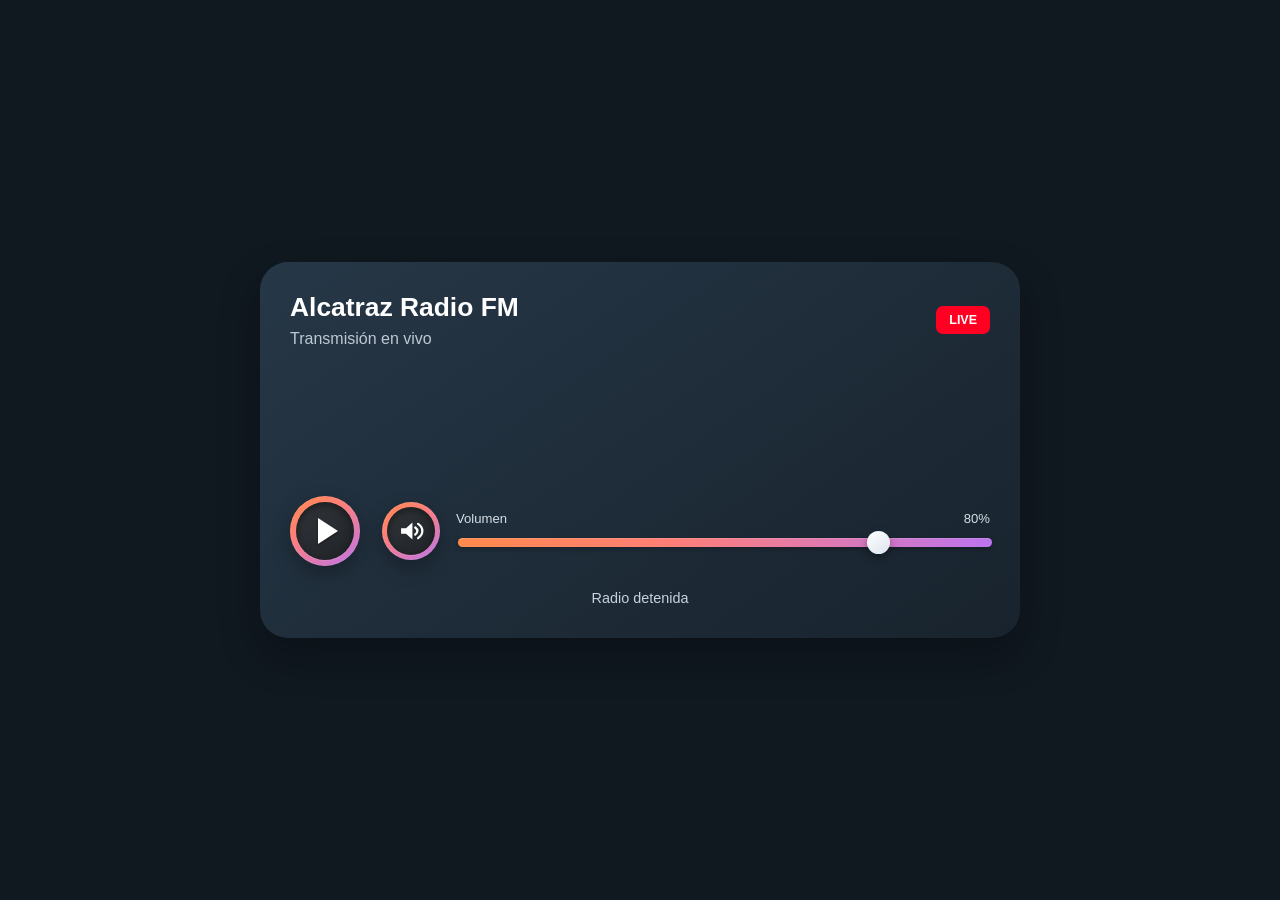
==== index.html @ e48e44e1 "Corregir espectro usando mascara binaria de aperturas" ====
<!DOCTYPE html>
<html lang="es">
<head>
  <meta charset="UTF-8">
  <meta name="viewport" content="width=device-width, initial-scale=1.0">
  <title>Alcatraz Radio FM</title>
  <link rel="stylesheet" href="css/styles.css">
  <link rel="stylesheet" href="css/visualizer.css">
</head>
<body>
  <main class="player" aria-label="Reproductor de Alcatraz Radio FM">
    <header class="player__header">
      <div>
        <h1>Alcatraz Radio FM</h1>
        <p>Transmisión en vivo</p>
      </div>
      <span class="live-badge">LIVE</span>
    </header>

    <audio id="radio" src="https://a8.my-control-panel.com:9360/radio.mp3" preload="none"></audio>

    <section class="brand-static" aria-label="Identidad visual de Alcatraz Radio FM">
      <svg viewBox="0 0 1200 190" preserveAspectRatio="xMidYMid meet" aria-hidden="true">
        <defs>
          <linearGradient id="brandStaticGradient" x1="80" y1="0" x2="1120" y2="0" gradientUnits="userSpaceOnUse">
            <stop offset="0" stop-color="#ff5ac8"></stop>
            <stop offset="0.14" stop-color="#ff8a4c"></stop>
            <stop offset="0.30" stop-color="#ffd166"></stop>
            <stop offset="0.47" stop-color="#87f05f"></stop>
            <stop offset="0.64" stop-color="#57e6c8"></stop>
            <stop offset="0.81" stop-color="#58b8ff"></stop>
            <stop offset="1" stop-color="#8c6cff"></stop>
          </linearGradient>

          <mask
            id="spectrumMask"
            x="0"
            y="0"
            width="1200"
            height="190"
            maskUnits="userSpaceOnUse"
            maskContentUnits="userSpaceOnUse"
            style="mask-type: luminance;"
          >
            <rect x="0" y="0" width="1200" height="190" fill="#000000"></rect>
            <g id="spectrumWindows"></g>
          </mask>
        </defs>

        <g class="brand-spectrum" mask="url(#spectrumMask)">
          <text
            class="brand-spectrum__text"
            x="600"
            y="118"
            text-anchor="middle"
            textLength="1040"
            lengthAdjust="spacingAndGlyphs"
            fill="url(#brandStaticGradient)"
          >ALCATRAZ RADIO FM</text>
        </g>
      </svg>
    </section>

    <section class="controls" aria-label="Controles de reproducción">
      <button id="playButton" class="play-button" type="button" aria-label="Reproducir">
        <span class="play-button__icon play-button__icon--play" aria-hidden="true"></span>
        <span class="play-button__icon play-button__icon--pause" aria-hidden="true"></span>
      </button>

      <div class="volume-group">
        <button id="muteButton" class="volume-button" type="button" aria-label="Silenciar">
          <svg class="volume-icon" viewBox="0 0 48 48" aria-hidden="true" focusable="false">
            <path class="volume-icon__speaker" d="M10 20h7l9-8v24l-9-8h-7z"></path>
            <path class="volume-icon__wave volume-icon__wave--small" d="M30 19c2 1.4 3 3 3 5s-1 3.6-3 5"></path>
            <path class="volume-icon__wave volume-icon__wave--large" d="M34 14c4 2.6 6 6 6 10s-2 7.4-6 10"></path>
            <path class="volume-icon__mute" d="M31 18l10 12M41 18L31 30"></path>
          </svg>
        </button>

        <div class="volume-control">
          <div class="volume-control__header">
            <label for="volumeControl">Volumen</label>
            <span id="volumeValue">80%</span>
          </div>
          <input id="volumeControl" type="range" min="0" max="1" step="0.01" value="0.80" aria-label="Volumen">
        </div>
      </div>
    </section>

    <p id="status" class="status" aria-live="polite">Radio detenida</p>
  </main>

  <script src="js/audio-engine.js"></script>
  <script src="js/player.js"></script>
  <script src="js/visualizer.js"></script>
</body>
</html>
---- css/styles.css ----
* {
  box-sizing: border-box;
}

:root {
  color-scheme: dark;
  font-family: Arial, Helvetica, sans-serif;

  --bg-page: #101820;
  --player-start: #263747;
  --player-end: #18232d;
  --text-main: #ffffff;
  --text-secondary: #bdc9d4;
  --accent-orange: #ff8a4c;
  --accent-pink: #ff7f77;
  --accent-purple: #bc74ee;
  --live: #ff0022;
}

body {
  margin: 0;
  min-height: 100vh;
  display: grid;
  place-items: center;
  padding: 24px;
  background: var(--bg-page);
}

.player {
  width: min(100%, 560px);
  padding: 30px;
  border-radius: 28px;
  background: linear-gradient(145deg, var(--player-start), var(--player-end));
  color: var(--text-main);
  box-shadow: 0 18px 40px rgba(0, 0, 0, 0.28);
}

.player__header {
  display: flex;
  align-items: center;
  justify-content: space-between;
  gap: 20px;
}

.player__header h1 {
  margin: 0;
  font-size: 1.65rem;
}

.player__header p {
  margin: 7px 0 0;
  color: var(--text-secondary);
}

.live-badge {
  display: inline-flex;
  align-items: center;
  justify-content: center;
  padding: 7px 13px;
  border-radius: 7px;
  background: var(--live);
  color: #fff;
  font-size: 0.78rem;
  font-weight: 700;
}

.controls {
  margin-top: 34px;
  display: grid;
  grid-template-columns: auto 1fr;
  align-items: center;
  gap: 22px;
}

.play-button,
.volume-button {
  position: relative;
  border: 0;
  border-radius: 50%;
  padding: 0;
  cursor: pointer;
  background: linear-gradient(145deg, var(--accent-orange) 0%, var(--accent-pink) 36%, var(--accent-purple) 100%);
  box-shadow:
    0 8px 20px rgba(0, 0, 0, 0.28),
    0 0 0 1px rgba(255, 255, 255, 0.08) inset;
  transition: transform 0.16s ease, filter 0.16s ease;
}

.play-button {
  width: 70px;
  height: 70px;
}

.volume-button {
  width: 58px;
  height: 58px;
  flex: 0 0 auto;
  display: grid;
  place-items: center;
}

.play-button::before,
.volume-button::before {
  content: "";
  position: absolute;
  border-radius: 50%;
  background: linear-gradient(145deg, #32363a, #1f2327);
  box-shadow:
    0 3px 8px rgba(0, 0, 0, 0.45) inset,
    0 1px 0 rgba(255, 255, 255, 0.12);
}

.play-button::before {
  inset: 6px;
}

.volume-button::before {
  inset: 5px;
}

.play-button:hover,
.volume-button:hover {
  transform: scale(1.04);
  filter: brightness(1.06);
}

.play-button:active,
.volume-button:active {
  transform: scale(0.97);
}

.play-button:focus-visible,
.volume-button:focus-visible,
#volumeControl:focus-visible {
  outline: 3px solid #8ec5ff;
  outline-offset: 4px;
}

.play-button__icon {
  position: absolute;
  z-index: 2;
  left: 50%;
  top: 50%;
  transform: translate(-50%, -50%);
  transition: opacity 0.14s ease, transform 0.14s ease;
}

.play-button__icon--play {
  width: 0;
  height: 0;
  margin-left: 3px;
  border-top: 13px solid transparent;
  border-bottom: 13px solid transparent;
  border-left: 20px solid #fff;
  filter: drop-shadow(0 1px 1px rgba(0, 0, 0, 0.45));
}

.play-button__icon--pause {
  width: 22px;
  height: 27px;
  opacity: 0;
  background: linear-gradient(to right, #fff 0 7px, transparent 7px 15px, #fff 15px 22px);
  filter: drop-shadow(0 1px 1px rgba(0, 0, 0, 0.45));
}

.play-button.is-playing .play-button__icon--play {
  opacity: 0;
  transform: translate(-50%, -50%) scale(0.7);
}

.play-button.is-playing .play-button__icon--pause {
  opacity: 1;
  transform: translate(-50%, -50%) scale(1);
}

.volume-group {
  min-width: 0;
  display: flex;
  align-items: center;
  gap: 16px;
}

.volume-icon {
  position: relative;
  z-index: 2;
  width: 34px;
  height: 34px;
  overflow: visible;
}

.volume-icon__speaker {
  fill: #fff;
}

.volume-icon__wave,
.volume-icon__mute {
  fill: none;
  stroke: #fff;
  stroke-width: 3.2;
  stroke-linecap: round;
  stroke-linejoin: round;
}

.volume-icon__wave {
  opacity: 1;
  transition: opacity 0.15s ease;
}

.volume-icon__mute {
  opacity: 0;
  transition: opacity 0.15s ease;
}

.volume-button.is-muted .volume-icon__wave {
  opacity: 0;
}

.volume-button.is-muted .volume-icon__mute {
  opacity: 1;
}

.volume-control {
  min-width: 0;
  flex: 1;
}

.volume-control__header {
  display: flex;
  justify-content: space-between;
  gap: 12px;
  margin-bottom: 7px;
}

.volume-control label,
#volumeValue {
  color: #d6dfe7;
  font-size: 0.82rem;
}

#volumeControl {
  width: 100%;
  appearance: none;
  -webkit-appearance: none;
  background: transparent;
  cursor: pointer;
}

#volumeControl::-webkit-slider-runnable-track {
  height: 9px;
  border-radius: 999px;
  background: linear-gradient(90deg, var(--accent-orange) 0%, var(--accent-pink) 40%, var(--accent-purple) 100%);
  box-shadow:
    inset 0 1px 1px rgba(255, 255, 255, 0.15),
    0 2px 5px rgba(0, 0, 0, 0.25);
}

#volumeControl::-webkit-slider-thumb {
  -webkit-appearance: none;
  appearance: none;
  width: 23px;
  height: 23px;
  margin-top: -7px;
  border: 0;
  border-radius: 50%;
  background: linear-gradient(145deg, #fff, #dce5ee);
  box-shadow: 0 4px 10px rgba(0, 0, 0, 0.35);
}

#volumeControl::-moz-range-track {
  height: 9px;
  border-radius: 999px;
  background: linear-gradient(90deg, var(--accent-orange) 0%, var(--accent-pink) 40%, var(--accent-purple) 100%);
}

#volumeControl::-moz-range-thumb {
  width: 23px;
  height: 23px;
  border: 0;
  border-radius: 50%;
  background: linear-gradient(145deg, #fff, #dce5ee);
  box-shadow: 0 4px 10px rgba(0, 0, 0, 0.35);
}

.status {
  margin: 24px 0 0;
  min-height: 1.2em;
  text-align: center;
  color: #c7d2dc;
  font-size: 0.9rem;
}

@media (max-width: 520px) {
  body {
    padding: 14px;
  }

  .player {
    padding: 22px;
    border-radius: 22px;
  }

  .controls {
    grid-template-columns: 1fr;
    justify-items: start;
    gap: 20px;
  }

  .play-button {
    width: 64px;
    height: 64px;
  }

  .volume-group {
    width: 100%;
  }

  .volume-button {
    width: 54px;
    height: 54px;
  }

  .volume-icon {
    width: 31px;
    height: 31px;
  }
}

.visualizer-panel {
  margin-top: 26px;
  margin-bottom: 26px;
  width: 100%;
  height: 190px;
  overflow: hidden;
}

.visualizer-panel svg {
  width: 100%;
  height: 100%;
  display: block;
}

#brandTextMask {
  font-family: "Arial Black", Arial, Helvetica, sans-serif;
  font-size: 108px;
  font-weight: 900;
  letter-spacing: 3px;
}

@media (max-width: 520px) {
  .visualizer-panel {
    height: 120px;
    margin-top: 20px;
    margin-bottom: 20px;
  }

  #brandTextMask {
    font-size: 64px;
    letter-spacing: 1px;
  }
}
---- css/visualizer.css ----
.player {
  width: min(100%, 760px);
}

.brand-static {
  position: relative;
  width: 100%;
  height: 122px;
  margin: 14px 0 12px;
  display: grid;
  place-items: center;
  overflow: hidden;
}

.brand-static svg {
  position: relative;
  z-index: 1;
  display: block;
  width: 100%;
  height: 100%;
}

.brand-spectrum__text {
  font-family: "Arial Black", Arial, Helvetica, sans-serif;
  font-size: 108px;
  font-weight: 900;
  letter-spacing: 2px;
  opacity: 1;
}

/*
 * Las barras del espectro no se dibujan en pantalla.
 * Funcionan únicamente como ventanas de recorte sobre el texto.
 */
#spectrumWindows rect {
  pointer-events: none;
}

.controls {
  margin-top: 8px;
}

@media (max-width: 700px) {
  .player {
    width: min(100%, 620px);
  }

  .brand-static {
    height: 102px;
    margin: 12px 0 10px;
  }

  .brand-spectrum__text {
    font-size: 100px;
  }
}

@media (max-width: 520px) {
  .brand-static {
    height: 82px;
    margin: 10px 0 8px;
  }

  .brand-spectrum__text {
    font-size: 90px;
  }

  .controls {
    margin-top: 2px;
  }
}
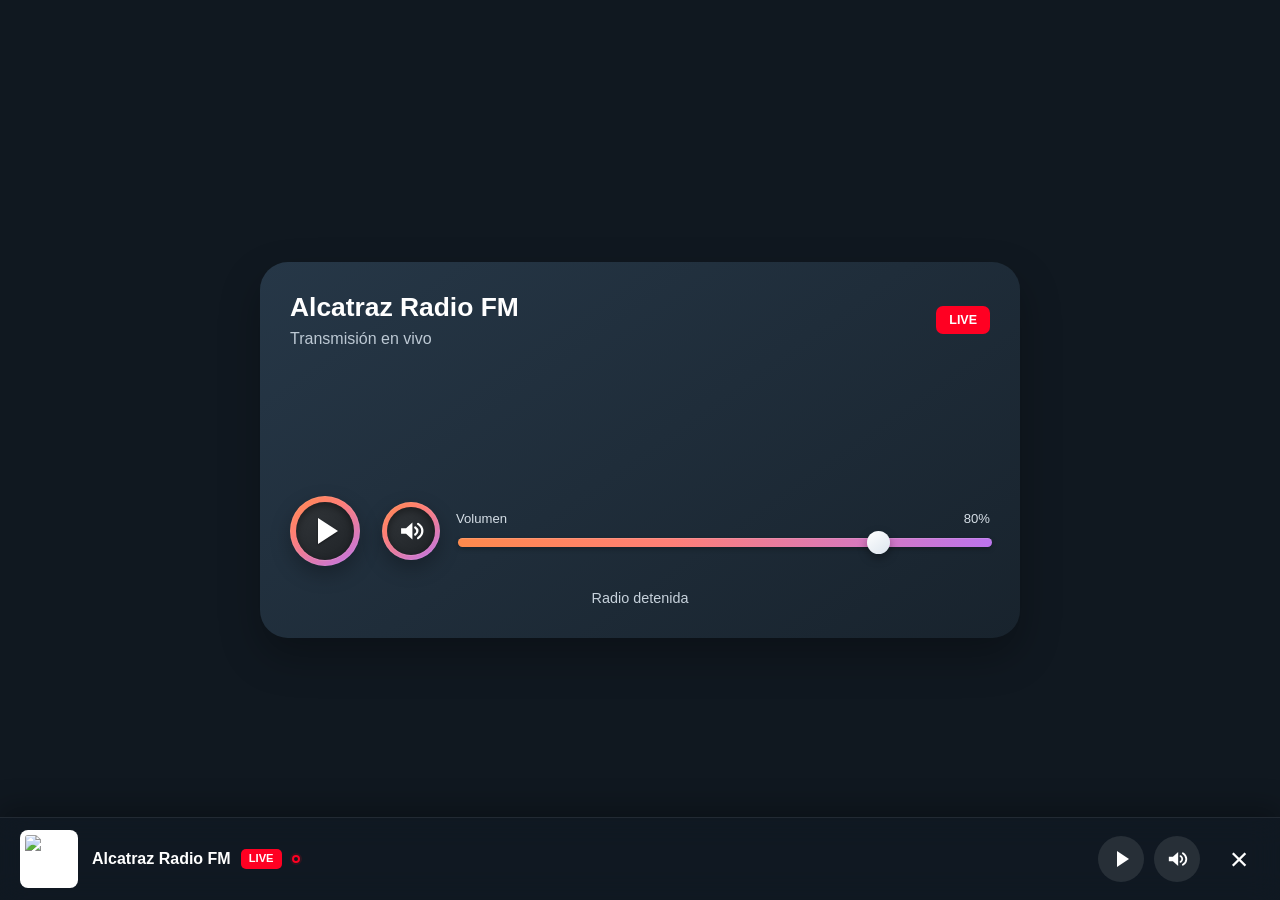
==== commit 42254ce1: "Integrar reproductor inferior plegable" ====
--- a/index.html
+++ b/index.html
@@ -6,6 +6,7 @@
   <title>Alcatraz Radio FM</title>
   <link rel="stylesheet" href="css/styles.css">
   <link rel="stylesheet" href="css/visualizer.css">
+  <link rel="stylesheet" href="css/dock-player.css">
 </head>
 <body>
   <main class="player" aria-label="Reproductor de Alcatraz Radio FM">
@@ -90,8 +91,57 @@
     <p id="status" class="status" aria-live="polite">Radio detenida</p>
   </main>
 
+  <footer id="radioDock" class="radio-dock" aria-label="Reproductor fijo de Alcatraz Radio FM">
+    <div class="radio-dock__brand">
+      <img
+        class="radio-dock__logo"
+        src="https://www.alcatrazradiofm.net/wp-content/uploads/2021/02/site-logo-black.svg"
+        alt="Logo de Alcatraz Radio FM"
+      >
+      <div class="radio-dock__identity">
+        <span class="radio-dock__name">Alcatraz Radio FM</span>
+        <span class="radio-dock__live">LIVE</span>
+        <span class="radio-dock__live-dot" aria-hidden="true"></span>
+      </div>
+    </div>
+
+    <div class="radio-dock__controls" aria-label="Controles del reproductor inferior">
+      <button id="dockPlayButton" class="radio-dock__button" type="button" aria-label="Reproducir transmisión">
+        <span class="radio-dock__play-icon" aria-hidden="true"></span>
+        <span class="radio-dock__pause-icon" aria-hidden="true"></span>
+      </button>
+
+      <button id="dockMuteButton" class="radio-dock__button" type="button" aria-label="Silenciar">
+        <svg class="radio-dock__volume-icon" viewBox="0 0 48 48" aria-hidden="true" focusable="false">
+          <path class="speaker" d="M10 20h7l9-8v24l-9-8h-7z"></path>
+          <path class="wave" d="M30 19c2 1.4 3 3 3 5s-1 3.6-3 5"></path>
+          <path class="wave" d="M34 14c4 2.6 6 6 6 10s-2 7.4-6 10"></path>
+          <path class="mute" d="M31 18l10 12M41 18L31 30"></path>
+        </svg>
+      </button>
+    </div>
+
+    <button id="dockCloseButton" class="radio-dock__close" type="button" aria-label="Ocultar reproductor inferior">×</button>
+  </footer>
+
+  <button
+    id="radioDockLauncher"
+    class="radio-dock-launcher"
+    type="button"
+    aria-label="Mostrar reproductor de Alcatraz Radio FM"
+    aria-hidden="true"
+  >
+    <img
+      src="https://www.alcatrazradiofm.net/wp-content/uploads/2021/02/site-logo-black.svg"
+      alt=""
+      aria-hidden="true"
+    >
+    <span class="radio-dock-launcher__arrow" aria-hidden="true">▲</span>
+  </button>
+
   <script src="js/audio-engine.js"></script>
   <script src="js/player.js"></script>
   <script src="js/visualizer.js"></script>
+  <script src="js/dock-player.js"></script>
 </body>
 </html>
--- a/css/visualizer.css
+++ b/css/visualizer.css
@@ -29,10 +29,12 @@
 }
 
 /*
- * Las barras del espectro no se dibujan en pantalla.
- * Funcionan únicamente como ventanas de recorte sobre el texto.
+ * Las barras son aperturas invisibles de una mascara binaria.
+ * Blanco = deja ver una porcion solida del letrero.
+ * Negro = mantiene esa zona completamente oculta.
  */
 #spectrumWindows rect {
+  fill: #ffffff;
   pointer-events: none;
 }
 
--- a/css/dock-player.css
+++ b/css/dock-player.css
@@ -0,0 +1,303 @@
+.radio-dock {
+  position: fixed;
+  left: 0;
+  right: 0;
+  bottom: 0;
+  z-index: 9999;
+  min-height: 82px;
+  padding: 12px 20px;
+  display: grid;
+  grid-template-columns: minmax(0, 1fr) auto auto;
+  align-items: center;
+  gap: 18px;
+  background: rgba(16, 25, 34, 0.94);
+  border-top: 1px solid rgba(255, 255, 255, 0.08);
+  box-shadow: 0 -10px 28px rgba(0, 0, 0, 0.28);
+  backdrop-filter: blur(14px);
+  -webkit-backdrop-filter: blur(14px);
+  transform: translateY(0);
+  opacity: 1;
+  transition: transform 0.24s ease, opacity 0.2s ease;
+}
+
+.radio-dock.is-hidden {
+  transform: translateY(calc(100% + 18px));
+  opacity: 0;
+  pointer-events: none;
+}
+
+.radio-dock__brand {
+  min-width: 0;
+  display: flex;
+  align-items: center;
+  gap: 14px;
+}
+
+.radio-dock__logo {
+  width: 58px;
+  height: 58px;
+  flex: 0 0 auto;
+  object-fit: contain;
+  padding: 5px;
+  border-radius: 8px;
+  background: #fff;
+}
+
+.radio-dock__identity {
+  min-width: 0;
+  display: flex;
+  align-items: center;
+  gap: 10px;
+  flex-wrap: wrap;
+}
+
+.radio-dock__name {
+  color: #fff;
+  font-size: 1rem;
+  font-weight: 700;
+  white-space: nowrap;
+}
+
+.radio-dock__live {
+  display: inline-flex;
+  align-items: center;
+  justify-content: center;
+  padding: 4px 8px;
+  border-radius: 5px;
+  background: #ff0022;
+  color: #fff;
+  font-size: 0.7rem;
+  font-weight: 800;
+  line-height: 1;
+}
+
+.radio-dock__live-dot {
+  width: 8px;
+  height: 8px;
+  border-radius: 50%;
+  border: 2px solid #ff0022;
+  box-shadow: 0 0 0 2px rgba(255, 0, 34, 0.14);
+}
+
+.radio-dock__controls {
+  display: flex;
+  align-items: center;
+  gap: 10px;
+}
+
+.radio-dock__button,
+.radio-dock__close,
+.radio-dock-launcher {
+  border: 0;
+  cursor: pointer;
+}
+
+.radio-dock__button {
+  width: 46px;
+  height: 46px;
+  border-radius: 50%;
+  display: grid;
+  place-items: center;
+  color: #fff;
+  background: rgba(255, 255, 255, 0.10);
+  transition: transform 0.16s ease, background 0.16s ease;
+}
+
+.radio-dock__button:hover,
+.radio-dock__button:focus-visible {
+  background: rgba(255, 255, 255, 0.17);
+  transform: translateY(-1px);
+}
+
+.radio-dock__button:focus-visible,
+.radio-dock__close:focus-visible,
+.radio-dock-launcher:focus-visible {
+  outline: 3px solid #8ec5ff;
+  outline-offset: 3px;
+}
+
+.radio-dock__play-icon {
+  width: 0;
+  height: 0;
+  margin-left: 3px;
+  border-top: 8px solid transparent;
+  border-bottom: 8px solid transparent;
+  border-left: 12px solid currentColor;
+}
+
+.radio-dock__pause-icon {
+  display: none;
+  width: 14px;
+  height: 18px;
+  background: linear-gradient(to right, currentColor 0 5px, transparent 5px 9px, currentColor 9px 14px);
+}
+
+.radio-dock__button.is-playing .radio-dock__play-icon {
+  display: none;
+}
+
+.radio-dock__button.is-playing .radio-dock__pause-icon {
+  display: block;
+}
+
+.radio-dock__volume-icon {
+  width: 28px;
+  height: 28px;
+  overflow: visible;
+}
+
+.radio-dock__volume-icon .speaker {
+  fill: currentColor;
+}
+
+.radio-dock__volume-icon .wave,
+.radio-dock__volume-icon .mute {
+  fill: none;
+  stroke: currentColor;
+  stroke-width: 3.1;
+  stroke-linecap: round;
+  stroke-linejoin: round;
+}
+
+.radio-dock__volume-icon .mute {
+  display: none;
+}
+
+.radio-dock__button.is-muted .radio-dock__volume-icon .wave {
+  display: none;
+}
+
+.radio-dock__button.is-muted .radio-dock__volume-icon .mute {
+  display: block;
+}
+
+.radio-dock__close {
+  width: 42px;
+  height: 42px;
+  border-radius: 50%;
+  display: grid;
+  place-items: center;
+  background: transparent;
+  color: #fff;
+  font-size: 2rem;
+  line-height: 1;
+  transition: background 0.16s ease, transform 0.16s ease;
+}
+
+.radio-dock__close:hover,
+.radio-dock__close:focus-visible {
+  background: rgba(255, 255, 255, 0.10);
+  transform: scale(1.04);
+}
+
+.radio-dock-launcher {
+  position: fixed;
+  right: 18px;
+  bottom: 18px;
+  z-index: 10000;
+  width: 58px;
+  height: 58px;
+  padding: 5px;
+  display: none;
+  align-items: center;
+  justify-content: center;
+  border-radius: 50%;
+  background: #fff;
+  box-shadow: 0 12px 28px rgba(0, 0, 0, 0.34);
+  transition: transform 0.18s ease, box-shadow 0.18s ease;
+}
+
+.radio-dock-launcher.is-visible {
+  display: flex;
+}
+
+.radio-dock-launcher:hover,
+.radio-dock-launcher:focus-visible {
+  transform: translateY(-2px) scale(1.03);
+  box-shadow: 0 15px 32px rgba(0, 0, 0, 0.38);
+}
+
+.radio-dock-launcher img {
+  width: 100%;
+  height: 100%;
+  object-fit: contain;
+  border-radius: 50%;
+}
+
+.radio-dock-launcher__arrow {
+  position: absolute;
+  right: -2px;
+  top: -3px;
+  width: 20px;
+  height: 20px;
+  display: grid;
+  place-items: center;
+  border-radius: 50%;
+  background: #ff0022;
+  color: #fff;
+  font-size: 0.72rem;
+  font-weight: 900;
+  box-shadow: 0 2px 7px rgba(0, 0, 0, 0.28);
+}
+
+@media (max-width: 700px) {
+  .radio-dock {
+    min-height: 72px;
+    padding: 10px 12px;
+    grid-template-columns: minmax(0, 1fr) auto auto;
+    gap: 10px;
+  }
+
+  .radio-dock__logo {
+    width: 48px;
+    height: 48px;
+  }
+
+  .radio-dock__name {
+    max-width: 150px;
+    overflow: hidden;
+    text-overflow: ellipsis;
+    font-size: 0.9rem;
+  }
+
+  .radio-dock__live-dot {
+    display: none;
+  }
+
+  .radio-dock__button {
+    width: 40px;
+    height: 40px;
+  }
+
+  .radio-dock__close {
+    width: 38px;
+    height: 38px;
+    font-size: 1.8rem;
+  }
+
+  .radio-dock-launcher {
+    width: 54px;
+    height: 54px;
+    right: 14px;
+    bottom: 14px;
+  }
+}
+
+@media (max-width: 520px) {
+  .radio-dock__identity {
+    gap: 7px;
+  }
+
+  .radio-dock__name {
+    max-width: 116px;
+  }
+
+  .radio-dock__controls {
+    gap: 6px;
+  }
+
+  .radio-dock__button {
+    width: 38px;
+    height: 38px;
+  }
+}
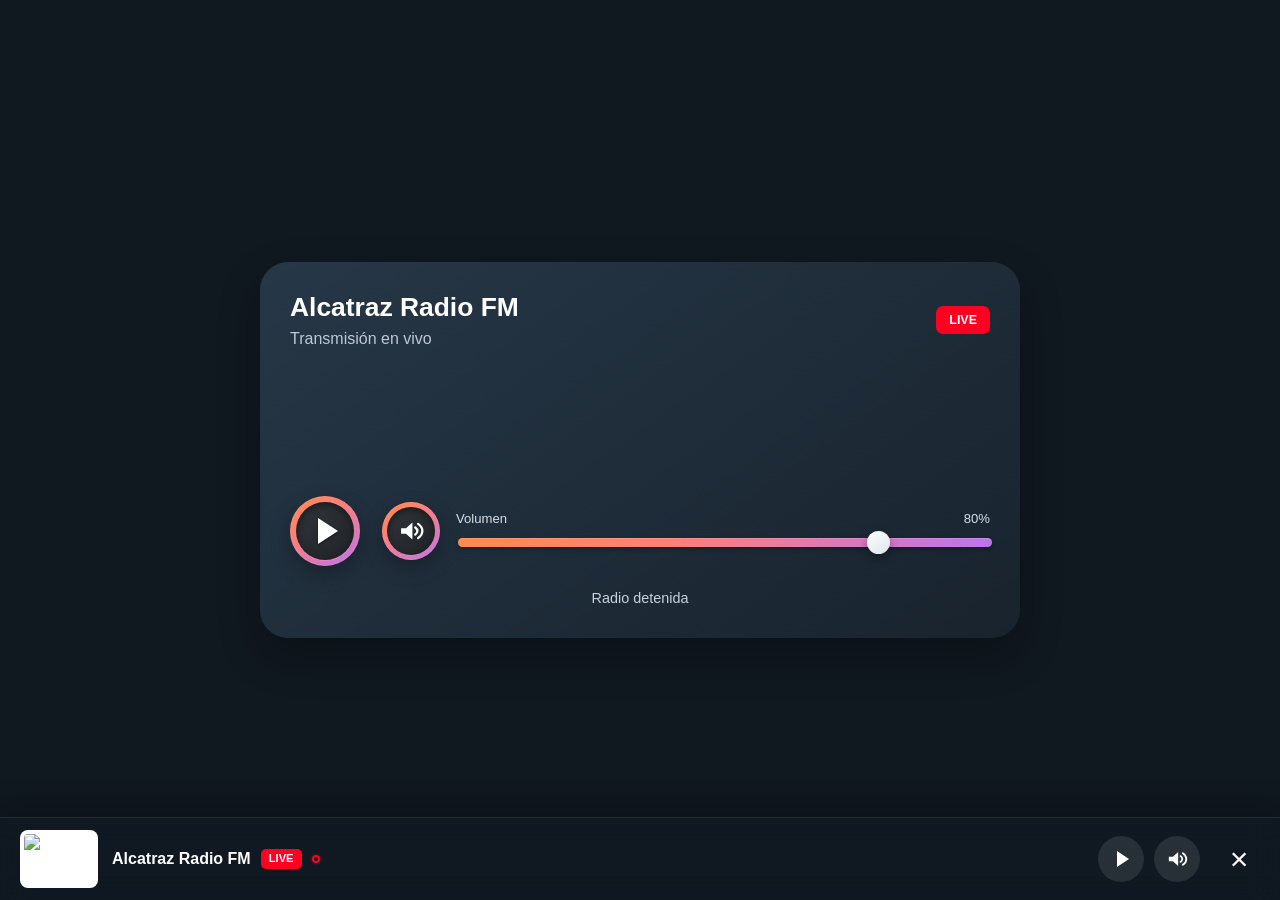
==== commit 6d49ae56: "Usar logo local aprobado de Alcatraz" ====
--- a/index.html
+++ b/index.html
@@ -95,7 +95,7 @@
     <div class="radio-dock__brand">
       <img
         class="radio-dock__logo"
-        src="https://www.alcatrazradiofm.net/wp-content/uploads/2021/02/site-logo-black.svg"
+        src="assets/alcatraz-logo.png"
         alt="Logo de Alcatraz Radio FM"
       >
       <div class="radio-dock__identity">
@@ -132,7 +132,7 @@
     aria-hidden="true"
   >
     <img
-      src="https://www.alcatrazradiofm.net/wp-content/uploads/2021/02/site-logo-black.svg"
+      src="assets/alcatraz-logo.png"
       alt=""
       aria-hidden="true"
     >
--- a/css/dock-player.css
+++ b/css/dock-player.css
@@ -34,11 +34,11 @@
 }
 
 .radio-dock__logo {
-  width: 58px;
+  width: 78px;
   height: 58px;
   flex: 0 0 auto;
   object-fit: contain;
-  padding: 5px;
+  padding: 4px;
   border-radius: 8px;
   background: #fff;
 }
@@ -195,13 +195,13 @@
   right: 18px;
   bottom: 18px;
   z-index: 10000;
-  width: 58px;
+  width: 64px;
   height: 58px;
   padding: 5px;
   display: none;
   align-items: center;
   justify-content: center;
-  border-radius: 50%;
+  border-radius: 14px;
   background: #fff;
   box-shadow: 0 12px 28px rgba(0, 0, 0, 0.34);
   transition: transform 0.18s ease, box-shadow 0.18s ease;
@@ -221,7 +221,7 @@
   width: 100%;
   height: 100%;
   object-fit: contain;
-  border-radius: 50%;
+  border-radius: 8px;
 }
 
 .radio-dock-launcher__arrow {
@@ -249,7 +249,7 @@
   }
 
   .radio-dock__logo {
-    width: 48px;
+    width: 66px;
     height: 48px;
   }
 
@@ -276,8 +276,8 @@
   }
 
   .radio-dock-launcher {
-    width: 54px;
-    height: 54px;
+    width: 58px;
+    height: 52px;
     right: 14px;
     bottom: 14px;
   }
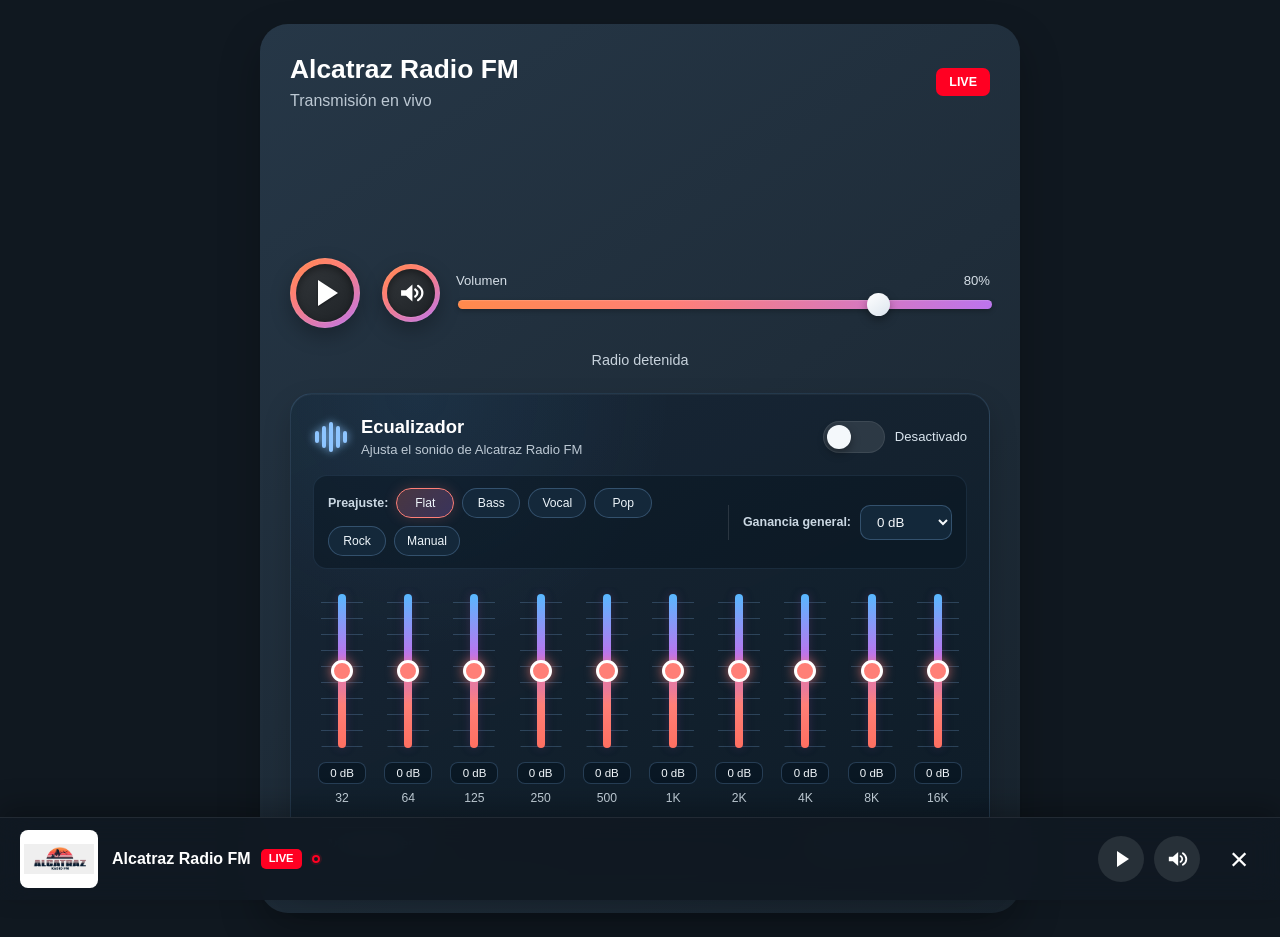
==== commit 15960f61: "Integrar interfaz del ecualizador al reproductor" ====
--- a/index.html
+++ b/index.html
@@ -6,6 +6,7 @@
   <title>Alcatraz Radio FM</title>
   <link rel="stylesheet" href="css/styles.css">
   <link rel="stylesheet" href="css/visualizer.css">
+  <link rel="stylesheet" href="css/equalizer.css">
   <link rel="stylesheet" href="css/dock-player.css">
 </head>
 <body>
@@ -89,6 +90,108 @@
     </section>
 
     <p id="status" class="status" aria-live="polite">Radio detenida</p>
+
+    <section id="equalizerPanel" class="equalizer-panel" aria-labelledby="equalizerTitle">
+      <div class="equalizer-panel__header">
+        <div class="equalizer-panel__title-wrap">
+          <div class="equalizer-panel__icon" aria-hidden="true">
+            <span></span><span></span><span></span><span></span><span></span>
+          </div>
+          <div>
+            <h2 id="equalizerTitle">Ecualizador</h2>
+            <p class="equalizer-panel__subtitle">Ajusta el sonido de Alcatraz Radio FM</p>
+          </div>
+        </div>
+
+        <div class="eq-switch-wrap">
+          <button id="eqToggle" class="eq-switch" type="button" aria-pressed="false" aria-label="Activar o desactivar ecualizador"></button>
+          <span id="eqToggleLabel">Desactivado</span>
+        </div>
+      </div>
+
+      <div class="eq-toolbar">
+        <div class="eq-presets" aria-label="Preajustes del ecualizador">
+          <span class="eq-toolbar__label">Preajuste:</span>
+          <button class="eq-preset is-active" type="button" data-eq-preset="Flat">Flat</button>
+          <button class="eq-preset" type="button" data-eq-preset="Bass">Bass</button>
+          <button class="eq-preset" type="button" data-eq-preset="Vocal">Vocal</button>
+          <button class="eq-preset" type="button" data-eq-preset="Pop">Pop</button>
+          <button class="eq-preset" type="button" data-eq-preset="Rock">Rock</button>
+          <button class="eq-preset" type="button" data-eq-preset="Manual">Manual</button>
+        </div>
+
+        <label class="eq-master" for="eqMasterGain">
+          <span class="eq-toolbar__label">Ganancia general:</span>
+          <select id="eqMasterGain" class="eq-master-gain">
+            <option value="-6">-6 dB</option>
+            <option value="-3">-3 dB</option>
+            <option value="0" selected>0 dB</option>
+            <option value="3">+3 dB</option>
+            <option value="6">+6 dB</option>
+          </select>
+        </label>
+      </div>
+
+      <div class="eq-bands-wrap" aria-label="Bandas de frecuencia">
+        <div class="eq-bands">
+          <label class="eq-band" for="eqBand32">
+            <span class="eq-band__slider-wrap"><input id="eqBand32" class="eq-band__slider" data-eq-band="0" type="range" min="-12" max="12" step="1" value="0"></span>
+            <output id="eqBand32Value" class="eq-band__value">0 dB</output>
+            <span class="eq-band__frequency">32</span>
+          </label>
+          <label class="eq-band" for="eqBand64">
+            <span class="eq-band__slider-wrap"><input id="eqBand64" class="eq-band__slider" data-eq-band="1" type="range" min="-12" max="12" step="1" value="0"></span>
+            <output id="eqBand64Value" class="eq-band__value">0 dB</output>
+            <span class="eq-band__frequency">64</span>
+          </label>
+          <label class="eq-band" for="eqBand125">
+            <span class="eq-band__slider-wrap"><input id="eqBand125" class="eq-band__slider" data-eq-band="2" type="range" min="-12" max="12" step="1" value="0"></span>
+            <output id="eqBand125Value" class="eq-band__value">0 dB</output>
+            <span class="eq-band__frequency">125</span>
+          </label>
+          <label class="eq-band" for="eqBand250">
+            <span class="eq-band__slider-wrap"><input id="eqBand250" class="eq-band__slider" data-eq-band="3" type="range" min="-12" max="12" step="1" value="0"></span>
+            <output id="eqBand250Value" class="eq-band__value">0 dB</output>
+            <span class="eq-band__frequency">250</span>
+          </label>
+          <label class="eq-band" for="eqBand500">
+            <span class="eq-band__slider-wrap"><input id="eqBand500" class="eq-band__slider" data-eq-band="4" type="range" min="-12" max="12" step="1" value="0"></span>
+            <output id="eqBand500Value" class="eq-band__value">0 dB</output>
+            <span class="eq-band__frequency">500</span>
+          </label>
+          <label class="eq-band" for="eqBand1k">
+            <span class="eq-band__slider-wrap"><input id="eqBand1k" class="eq-band__slider" data-eq-band="5" type="range" min="-12" max="12" step="1" value="0"></span>
+            <output id="eqBand1kValue" class="eq-band__value">0 dB</output>
+            <span class="eq-band__frequency">1K</span>
+          </label>
+          <label class="eq-band" for="eqBand2k">
+            <span class="eq-band__slider-wrap"><input id="eqBand2k" class="eq-band__slider" data-eq-band="6" type="range" min="-12" max="12" step="1" value="0"></span>
+            <output id="eqBand2kValue" class="eq-band__value">0 dB</output>
+            <span class="eq-band__frequency">2K</span>
+          </label>
+          <label class="eq-band" for="eqBand4k">
+            <span class="eq-band__slider-wrap"><input id="eqBand4k" class="eq-band__slider" data-eq-band="7" type="range" min="-12" max="12" step="1" value="0"></span>
+            <output id="eqBand4kValue" class="eq-band__value">0 dB</output>
+            <span class="eq-band__frequency">4K</span>
+          </label>
+          <label class="eq-band" for="eqBand8k">
+            <span class="eq-band__slider-wrap"><input id="eqBand8k" class="eq-band__slider" data-eq-band="8" type="range" min="-12" max="12" step="1" value="0"></span>
+            <output id="eqBand8kValue" class="eq-band__value">0 dB</output>
+            <span class="eq-band__frequency">8K</span>
+          </label>
+          <label class="eq-band" for="eqBand16k">
+            <span class="eq-band__slider-wrap"><input id="eqBand16k" class="eq-band__slider" data-eq-band="9" type="range" min="-12" max="12" step="1" value="0"></span>
+            <output id="eqBand16kValue" class="eq-band__value">0 dB</output>
+            <span class="eq-band__frequency">16K</span>
+          </label>
+        </div>
+      </div>
+
+      <div class="eq-footer">
+        <button id="eqReset" class="eq-reset" type="button">↻ Restablecer</button>
+        <p id="eqMessage" class="eq-message" aria-live="polite">Ecualizador listo para activar.</p>
+      </div>
+    </section>
   </main>
 
   <footer id="radioDock" class="radio-dock" aria-label="Reproductor fijo de Alcatraz Radio FM">
@@ -142,6 +245,7 @@
   <script src="js/audio-engine.js"></script>
   <script src="js/player.js"></script>
   <script src="js/visualizer.js"></script>
+  <script src="js/equalizer.js"></script>
   <script src="js/dock-player.js"></script>
 </body>
 </html>
--- a/css/equalizer.css
+++ b/css/equalizer.css
@@ -0,0 +1,363 @@
+.equalizer-panel {
+  margin-top: 24px;
+  padding: 22px;
+  border: 1px solid rgba(142, 197, 255, 0.16);
+  border-radius: 22px;
+  background:
+    radial-gradient(circle at 18% 0%, rgba(88, 184, 255, 0.08), transparent 34%),
+    linear-gradient(155deg, rgba(24, 39, 54, 0.96), rgba(14, 27, 39, 0.98));
+  box-shadow:
+    inset 0 1px 0 rgba(255, 255, 255, 0.04),
+    0 12px 28px rgba(0, 0, 0, 0.18);
+}
+
+.equalizer-panel__header {
+  display: flex;
+  align-items: center;
+  justify-content: space-between;
+  gap: 18px;
+  margin-bottom: 18px;
+}
+
+.equalizer-panel__title-wrap {
+  display: flex;
+  align-items: center;
+  gap: 12px;
+}
+
+.equalizer-panel__icon {
+  width: 36px;
+  height: 36px;
+  display: flex;
+  align-items: center;
+  justify-content: center;
+  gap: 3px;
+  color: #8ec5ff;
+}
+
+.equalizer-panel__icon span {
+  width: 4px;
+  border-radius: 999px;
+  background: currentColor;
+  box-shadow: 0 0 9px currentColor;
+}
+
+.equalizer-panel__icon span:nth-child(1),
+.equalizer-panel__icon span:nth-child(5) {
+  height: 12px;
+}
+
+.equalizer-panel__icon span:nth-child(2),
+.equalizer-panel__icon span:nth-child(4) {
+  height: 22px;
+}
+
+.equalizer-panel__icon span:nth-child(3) {
+  height: 30px;
+}
+
+.equalizer-panel h2 {
+  margin: 0;
+  font-size: 1.15rem;
+}
+
+.equalizer-panel__subtitle {
+  margin: 4px 0 0;
+  color: var(--text-secondary);
+  font-size: 0.82rem;
+}
+
+.eq-switch-wrap {
+  display: flex;
+  align-items: center;
+  gap: 10px;
+  color: #dbe6ef;
+  font-size: 0.82rem;
+}
+
+.eq-switch {
+  position: relative;
+  width: 62px;
+  height: 32px;
+  border: 0;
+  border-radius: 999px;
+  padding: 0;
+  cursor: pointer;
+  background: rgba(255, 255, 255, 0.10);
+  box-shadow: inset 0 0 0 1px rgba(255, 255, 255, 0.08);
+  transition: background 0.2s ease, box-shadow 0.2s ease;
+}
+
+.eq-switch::after {
+  content: "";
+  position: absolute;
+  top: 4px;
+  left: 4px;
+  width: 24px;
+  height: 24px;
+  border-radius: 50%;
+  background: #f4f8fb;
+  box-shadow: 0 4px 10px rgba(0, 0, 0, 0.35);
+  transition: transform 0.22s ease;
+}
+
+.eq-switch.is-enabled {
+  background: linear-gradient(90deg, var(--accent-orange), var(--accent-pink), var(--accent-purple));
+  box-shadow: 0 0 18px rgba(188, 116, 238, 0.25);
+}
+
+.eq-switch.is-enabled::after {
+  transform: translateX(30px);
+}
+
+.eq-switch:focus-visible,
+.eq-preset:focus-visible,
+.eq-master-gain:focus-visible,
+.eq-reset:focus-visible,
+.eq-band__slider:focus-visible {
+  outline: 3px solid #8ec5ff;
+  outline-offset: 3px;
+}
+
+.eq-toolbar {
+  display: grid;
+  grid-template-columns: 1fr auto;
+  align-items: center;
+  gap: 16px;
+  padding: 12px 14px;
+  border-radius: 14px;
+  background: rgba(7, 20, 32, 0.46);
+  border: 1px solid rgba(142, 197, 255, 0.10);
+}
+
+.eq-presets {
+  display: flex;
+  align-items: center;
+  gap: 8px;
+  flex-wrap: wrap;
+}
+
+.eq-toolbar__label {
+  color: #cbd8e3;
+  font-size: 0.78rem;
+  font-weight: 700;
+}
+
+.eq-preset {
+  min-width: 58px;
+  padding: 7px 12px;
+  border: 1px solid rgba(142, 197, 255, 0.26);
+  border-radius: 999px;
+  background: rgba(22, 43, 62, 0.85);
+  color: #eef5fa;
+  cursor: pointer;
+  font-size: 0.76rem;
+  transition: border-color 0.16s ease, transform 0.16s ease, box-shadow 0.16s ease;
+}
+
+.eq-preset:hover {
+  transform: translateY(-1px);
+  border-color: rgba(255, 127, 119, 0.65);
+}
+
+.eq-preset.is-active {
+  border-color: #ff7f77;
+  background: linear-gradient(135deg, rgba(255, 127, 119, 0.24), rgba(188, 116, 238, 0.24));
+  box-shadow: 0 0 14px rgba(255, 127, 119, 0.20);
+}
+
+.eq-master {
+  display: flex;
+  align-items: center;
+  gap: 9px;
+  padding-left: 14px;
+  border-left: 1px solid rgba(255, 255, 255, 0.12);
+}
+
+.eq-master-gain {
+  min-width: 92px;
+  padding: 8px 12px;
+  border: 1px solid rgba(142, 197, 255, 0.26);
+  border-radius: 10px;
+  background: #13283a;
+  color: #f5f8fb;
+}
+
+.eq-bands-wrap {
+  margin-top: 18px;
+  overflow-x: auto;
+  padding-bottom: 6px;
+  scrollbar-width: thin;
+}
+
+.eq-bands {
+  min-width: 650px;
+  display: grid;
+  grid-template-columns: repeat(10, minmax(54px, 1fr));
+  gap: 8px;
+  align-items: end;
+}
+
+.eq-band {
+  min-width: 0;
+  display: flex;
+  flex-direction: column;
+  align-items: center;
+  gap: 7px;
+}
+
+.eq-band__slider-wrap {
+  position: relative;
+  width: 42px;
+  height: 168px;
+  display: grid;
+  place-items: center;
+  border-radius: 12px;
+  background:
+    repeating-linear-gradient(
+      to bottom,
+      transparent 0 15px,
+      rgba(142, 197, 255, 0.22) 15px 16px
+    );
+}
+
+.eq-band__slider-wrap::before {
+  content: "";
+  position: absolute;
+  top: 8px;
+  bottom: 8px;
+  width: 8px;
+  border-radius: 999px;
+  background: #09141e;
+  box-shadow:
+    inset 0 0 0 1px rgba(255, 255, 255, 0.05),
+    0 0 12px rgba(0, 0, 0, 0.30);
+}
+
+.eq-band__slider {
+  position: relative;
+  z-index: 2;
+  width: 28px;
+  height: 154px;
+  margin: 0;
+  writing-mode: vertical-lr;
+  direction: rtl;
+  appearance: none;
+  -webkit-appearance: none;
+  background: transparent;
+  cursor: pointer;
+}
+
+.eq-band__slider::-webkit-slider-runnable-track {
+  width: 8px;
+  border-radius: 999px;
+  background: linear-gradient(to top, #ff6f61, #ff7f77 28%, #bc74ee 60%, #58b8ff 100%);
+  box-shadow: 0 0 10px rgba(188, 116, 238, 0.22);
+}
+
+.eq-band__slider::-webkit-slider-thumb {
+  -webkit-appearance: none;
+  appearance: none;
+  width: 22px;
+  height: 22px;
+  margin-left: -7px;
+  border: 3px solid #fff;
+  border-radius: 50%;
+  background: var(--accent-pink);
+  box-shadow: 0 0 12px rgba(255, 127, 119, 0.72);
+}
+
+.eq-band__slider::-moz-range-track {
+  width: 8px;
+  border-radius: 999px;
+  background: linear-gradient(to top, #ff6f61, #ff7f77 28%, #bc74ee 60%, #58b8ff 100%);
+}
+
+.eq-band__slider::-moz-range-thumb {
+  width: 18px;
+  height: 18px;
+  border: 3px solid #fff;
+  border-radius: 50%;
+  background: var(--accent-pink);
+  box-shadow: 0 0 12px rgba(255, 127, 119, 0.72);
+}
+
+.eq-band__value {
+  min-width: 48px;
+  padding: 4px 7px;
+  text-align: center;
+  border: 1px solid rgba(142, 197, 255, 0.22);
+  border-radius: 8px;
+  background: rgba(8, 22, 34, 0.72);
+  color: #f1f6fa;
+  font-size: 0.72rem;
+}
+
+.eq-band__frequency {
+  color: #c8d5df;
+  font-size: 0.76rem;
+}
+
+.eq-footer {
+  margin-top: 16px;
+  display: flex;
+  align-items: center;
+  justify-content: space-between;
+  gap: 14px;
+}
+
+.eq-reset {
+  padding: 8px 13px;
+  border: 1px solid rgba(142, 197, 255, 0.28);
+  border-radius: 10px;
+  background: rgba(17, 39, 57, 0.86);
+  color: #e9f2f8;
+  cursor: pointer;
+}
+
+.eq-message {
+  margin: 0;
+  color: #9fb1bf;
+  font-size: 0.74rem;
+  text-align: right;
+}
+
+.eq-message.is-error {
+  color: #ffb0a9;
+}
+
+@media (max-width: 700px) {
+  .equalizer-panel {
+    padding: 18px;
+  }
+
+  .equalizer-panel__header,
+  .eq-footer {
+    align-items: flex-start;
+  }
+
+  .eq-toolbar {
+    grid-template-columns: 1fr;
+  }
+
+  .eq-master {
+    padding-left: 0;
+    padding-top: 10px;
+    border-left: 0;
+    border-top: 1px solid rgba(255, 255, 255, 0.10);
+  }
+}
+
+@media (max-width: 520px) {
+  .equalizer-panel__header {
+    flex-direction: column;
+  }
+
+  .eq-footer {
+    flex-direction: column;
+  }
+
+  .eq-message {
+    text-align: left;
+  }
+}
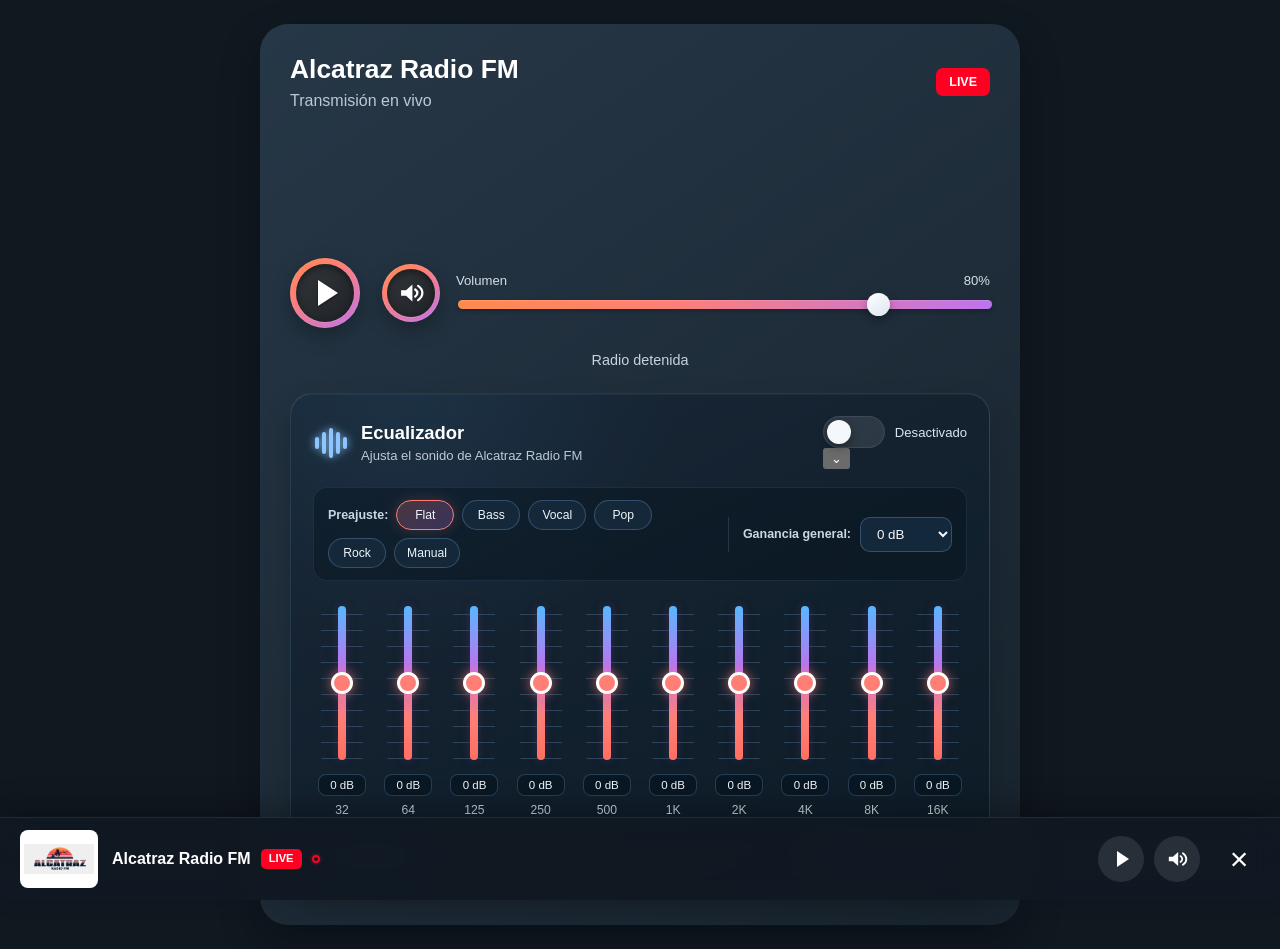
==== commit b2680beb: "Hacer el ecualizador retractil y mas compacto" ====
--- a/index.html
+++ b/index.html
@@ -91,7 +91,7 @@
 
     <p id="status" class="status" aria-live="polite">Radio detenida</p>
 
-    <section id="equalizerPanel" class="equalizer-panel" aria-labelledby="equalizerTitle">
+    <section id="equalizerPanel" class="equalizer-panel is-collapsed" aria-labelledby="equalizerTitle">
       <div class="equalizer-panel__header">
         <div class="equalizer-panel__title-wrap">
           <div class="equalizer-panel__icon" aria-hidden="true">
@@ -103,93 +103,111 @@
           </div>
         </div>
 
-        <div class="eq-switch-wrap">
-          <button id="eqToggle" class="eq-switch" type="button" aria-pressed="false" aria-label="Activar o desactivar ecualizador"></button>
-          <span id="eqToggleLabel">Desactivado</span>
-        </div>
-      </div>
-
-      <div class="eq-toolbar">
-        <div class="eq-presets" aria-label="Preajustes del ecualizador">
-          <span class="eq-toolbar__label">Preajuste:</span>
-          <button class="eq-preset is-active" type="button" data-eq-preset="Flat">Flat</button>
-          <button class="eq-preset" type="button" data-eq-preset="Bass">Bass</button>
-          <button class="eq-preset" type="button" data-eq-preset="Vocal">Vocal</button>
-          <button class="eq-preset" type="button" data-eq-preset="Pop">Pop</button>
-          <button class="eq-preset" type="button" data-eq-preset="Rock">Rock</button>
-          <button class="eq-preset" type="button" data-eq-preset="Manual">Manual</button>
-        </div>
-
-        <label class="eq-master" for="eqMasterGain">
-          <span class="eq-toolbar__label">Ganancia general:</span>
-          <select id="eqMasterGain" class="eq-master-gain">
-            <option value="-6">-6 dB</option>
-            <option value="-3">-3 dB</option>
-            <option value="0" selected>0 dB</option>
-            <option value="3">+3 dB</option>
-            <option value="6">+6 dB</option>
-          </select>
-        </label>
-      </div>
-
-      <div class="eq-bands-wrap" aria-label="Bandas de frecuencia">
-        <div class="eq-bands">
-          <label class="eq-band" for="eqBand32">
-            <span class="eq-band__slider-wrap"><input id="eqBand32" class="eq-band__slider" data-eq-band="0" type="range" min="-12" max="12" step="1" value="0"></span>
-            <output id="eqBand32Value" class="eq-band__value">0 dB</output>
-            <span class="eq-band__frequency">32</span>
-          </label>
-          <label class="eq-band" for="eqBand64">
-            <span class="eq-band__slider-wrap"><input id="eqBand64" class="eq-band__slider" data-eq-band="1" type="range" min="-12" max="12" step="1" value="0"></span>
-            <output id="eqBand64Value" class="eq-band__value">0 dB</output>
-            <span class="eq-band__frequency">64</span>
-          </label>
-          <label class="eq-band" for="eqBand125">
-            <span class="eq-band__slider-wrap"><input id="eqBand125" class="eq-band__slider" data-eq-band="2" type="range" min="-12" max="12" step="1" value="0"></span>
-            <output id="eqBand125Value" class="eq-band__value">0 dB</output>
-            <span class="eq-band__frequency">125</span>
-          </label>
-          <label class="eq-band" for="eqBand250">
-            <span class="eq-band__slider-wrap"><input id="eqBand250" class="eq-band__slider" data-eq-band="3" type="range" min="-12" max="12" step="1" value="0"></span>
-            <output id="eqBand250Value" class="eq-band__value">0 dB</output>
-            <span class="eq-band__frequency">250</span>
-          </label>
-          <label class="eq-band" for="eqBand500">
-            <span class="eq-band__slider-wrap"><input id="eqBand500" class="eq-band__slider" data-eq-band="4" type="range" min="-12" max="12" step="1" value="0"></span>
-            <output id="eqBand500Value" class="eq-band__value">0 dB</output>
-            <span class="eq-band__frequency">500</span>
-          </label>
-          <label class="eq-band" for="eqBand1k">
-            <span class="eq-band__slider-wrap"><input id="eqBand1k" class="eq-band__slider" data-eq-band="5" type="range" min="-12" max="12" step="1" value="0"></span>
-            <output id="eqBand1kValue" class="eq-band__value">0 dB</output>
-            <span class="eq-band__frequency">1K</span>
-          </label>
-          <label class="eq-band" for="eqBand2k">
-            <span class="eq-band__slider-wrap"><input id="eqBand2k" class="eq-band__slider" data-eq-band="6" type="range" min="-12" max="12" step="1" value="0"></span>
-            <output id="eqBand2kValue" class="eq-band__value">0 dB</output>
-            <span class="eq-band__frequency">2K</span>
-          </label>
-          <label class="eq-band" for="eqBand4k">
-            <span class="eq-band__slider-wrap"><input id="eqBand4k" class="eq-band__slider" data-eq-band="7" type="range" min="-12" max="12" step="1" value="0"></span>
-            <output id="eqBand4kValue" class="eq-band__value">0 dB</output>
-            <span class="eq-band__frequency">4K</span>
-          </label>
-          <label class="eq-band" for="eqBand8k">
-            <span class="eq-band__slider-wrap"><input id="eqBand8k" class="eq-band__slider" data-eq-band="8" type="range" min="-12" max="12" step="1" value="0"></span>
-            <output id="eqBand8kValue" class="eq-band__value">0 dB</output>
-            <span class="eq-band__frequency">8K</span>
-          </label>
-          <label class="eq-band" for="eqBand16k">
-            <span class="eq-band__slider-wrap"><input id="eqBand16k" class="eq-band__slider" data-eq-band="9" type="range" min="-12" max="12" step="1" value="0"></span>
-            <output id="eqBand16kValue" class="eq-band__value">0 dB</output>
-            <span class="eq-band__frequency">16K</span>
-          </label>
-        </div>
-      </div>
-
-      <div class="eq-footer">
-        <button id="eqReset" class="eq-reset" type="button">↻ Restablecer</button>
-        <p id="eqMessage" class="eq-message" aria-live="polite">Ecualizador listo para activar.</p>
+        <div class="equalizer-panel__actions">
+          <div class="eq-switch-wrap">
+            <button id="eqToggle" class="eq-switch" type="button" aria-pressed="false" aria-label="Activar o desactivar ecualizador"></button>
+            <span id="eqToggleLabel">Desactivado</span>
+          </div>
+
+          <button
+            id="eqCollapse"
+            class="eq-collapse"
+            type="button"
+            aria-controls="equalizerContent"
+            aria-expanded="false"
+            aria-label="Mostrar controles del ecualizador"
+            title="Mostrar controles del ecualizador"
+          >
+            <span id="eqCollapseIcon" aria-hidden="true">⌄</span>
+          </button>
+        </div>
+      </div>
+
+      <div id="equalizerContent" class="equalizer-panel__content">
+        <div class="equalizer-panel__content-inner">
+          <div class="eq-toolbar">
+            <div class="eq-presets" aria-label="Preajustes del ecualizador">
+              <span class="eq-toolbar__label">Preajuste:</span>
+              <button class="eq-preset is-active" type="button" data-eq-preset="Flat">Flat</button>
+              <button class="eq-preset" type="button" data-eq-preset="Bass">Bass</button>
+              <button class="eq-preset" type="button" data-eq-preset="Vocal">Vocal</button>
+              <button class="eq-preset" type="button" data-eq-preset="Pop">Pop</button>
+              <button class="eq-preset" type="button" data-eq-preset="Rock">Rock</button>
+              <button class="eq-preset" type="button" data-eq-preset="Manual">Manual</button>
+            </div>
+
+            <label class="eq-master" for="eqMasterGain">
+              <span class="eq-toolbar__label">Ganancia general:</span>
+              <select id="eqMasterGain" class="eq-master-gain">
+                <option value="-6">-6 dB</option>
+                <option value="-3">-3 dB</option>
+                <option value="0" selected>0 dB</option>
+                <option value="3">+3 dB</option>
+                <option value="6">+6 dB</option>
+              </select>
+            </label>
+          </div>
+
+          <div class="eq-bands-wrap" aria-label="Bandas de frecuencia">
+            <div class="eq-bands">
+              <label class="eq-band" for="eqBand32">
+                <span class="eq-band__slider-wrap"><input id="eqBand32" class="eq-band__slider" data-eq-band="0" type="range" min="-12" max="12" step="1" value="0"></span>
+                <output id="eqBand32Value" class="eq-band__value">0 dB</output>
+                <span class="eq-band__frequency">32</span>
+              </label>
+              <label class="eq-band" for="eqBand64">
+                <span class="eq-band__slider-wrap"><input id="eqBand64" class="eq-band__slider" data-eq-band="1" type="range" min="-12" max="12" step="1" value="0"></span>
+                <output id="eqBand64Value" class="eq-band__value">0 dB</output>
+                <span class="eq-band__frequency">64</span>
+              </label>
+              <label class="eq-band" for="eqBand125">
+                <span class="eq-band__slider-wrap"><input id="eqBand125" class="eq-band__slider" data-eq-band="2" type="range" min="-12" max="12" step="1" value="0"></span>
+                <output id="eqBand125Value" class="eq-band__value">0 dB</output>
+                <span class="eq-band__frequency">125</span>
+              </label>
+              <label class="eq-band" for="eqBand250">
+                <span class="eq-band__slider-wrap"><input id="eqBand250" class="eq-band__slider" data-eq-band="3" type="range" min="-12" max="12" step="1" value="0"></span>
+                <output id="eqBand250Value" class="eq-band__value">0 dB</output>
+                <span class="eq-band__frequency">250</span>
+              </label>
+              <label class="eq-band" for="eqBand500">
+                <span class="eq-band__slider-wrap"><input id="eqBand500" class="eq-band__slider" data-eq-band="4" type="range" min="-12" max="12" step="1" value="0"></span>
+                <output id="eqBand500Value" class="eq-band__value">0 dB</output>
+                <span class="eq-band__frequency">500</span>
+              </label>
+              <label class="eq-band" for="eqBand1k">
+                <span class="eq-band__slider-wrap"><input id="eqBand1k" class="eq-band__slider" data-eq-band="5" type="range" min="-12" max="12" step="1" value="0"></span>
+                <output id="eqBand1kValue" class="eq-band__value">0 dB</output>
+                <span class="eq-band__frequency">1K</span>
+              </label>
+              <label class="eq-band" for="eqBand2k">
+                <span class="eq-band__slider-wrap"><input id="eqBand2k" class="eq-band__slider" data-eq-band="6" type="range" min="-12" max="12" step="1" value="0"></span>
+                <output id="eqBand2kValue" class="eq-band__value">0 dB</output>
+                <span class="eq-band__frequency">2K</span>
+              </label>
+              <label class="eq-band" for="eqBand4k">
+                <span class="eq-band__slider-wrap"><input id="eqBand4k" class="eq-band__slider" data-eq-band="7" type="range" min="-12" max="12" step="1" value="0"></span>
+                <output id="eqBand4kValue" class="eq-band__value">0 dB</output>
+                <span class="eq-band__frequency">4K</span>
+              </label>
+              <label class="eq-band" for="eqBand8k">
+                <span class="eq-band__slider-wrap"><input id="eqBand8k" class="eq-band__slider" data-eq-band="8" type="range" min="-12" max="12" step="1" value="0"></span>
+                <output id="eqBand8kValue" class="eq-band__value">0 dB</output>
+                <span class="eq-band__frequency">8K</span>
+              </label>
+              <label class="eq-band" for="eqBand16k">
+                <span class="eq-band__slider-wrap"><input id="eqBand16k" class="eq-band__slider" data-eq-band="9" type="range" min="-12" max="12" step="1" value="0"></span>
+                <output id="eqBand16kValue" class="eq-band__value">0 dB</output>
+                <span class="eq-band__frequency">16K</span>
+              </label>
+            </div>
+          </div>
+
+          <div class="eq-footer">
+            <button id="eqReset" class="eq-reset" type="button">↻ Restablecer</button>
+            <p id="eqMessage" class="eq-message" aria-live="polite">Ecualizador listo para activar.</p>
+          </div>
+        </div>
       </div>
     </section>
   </main>
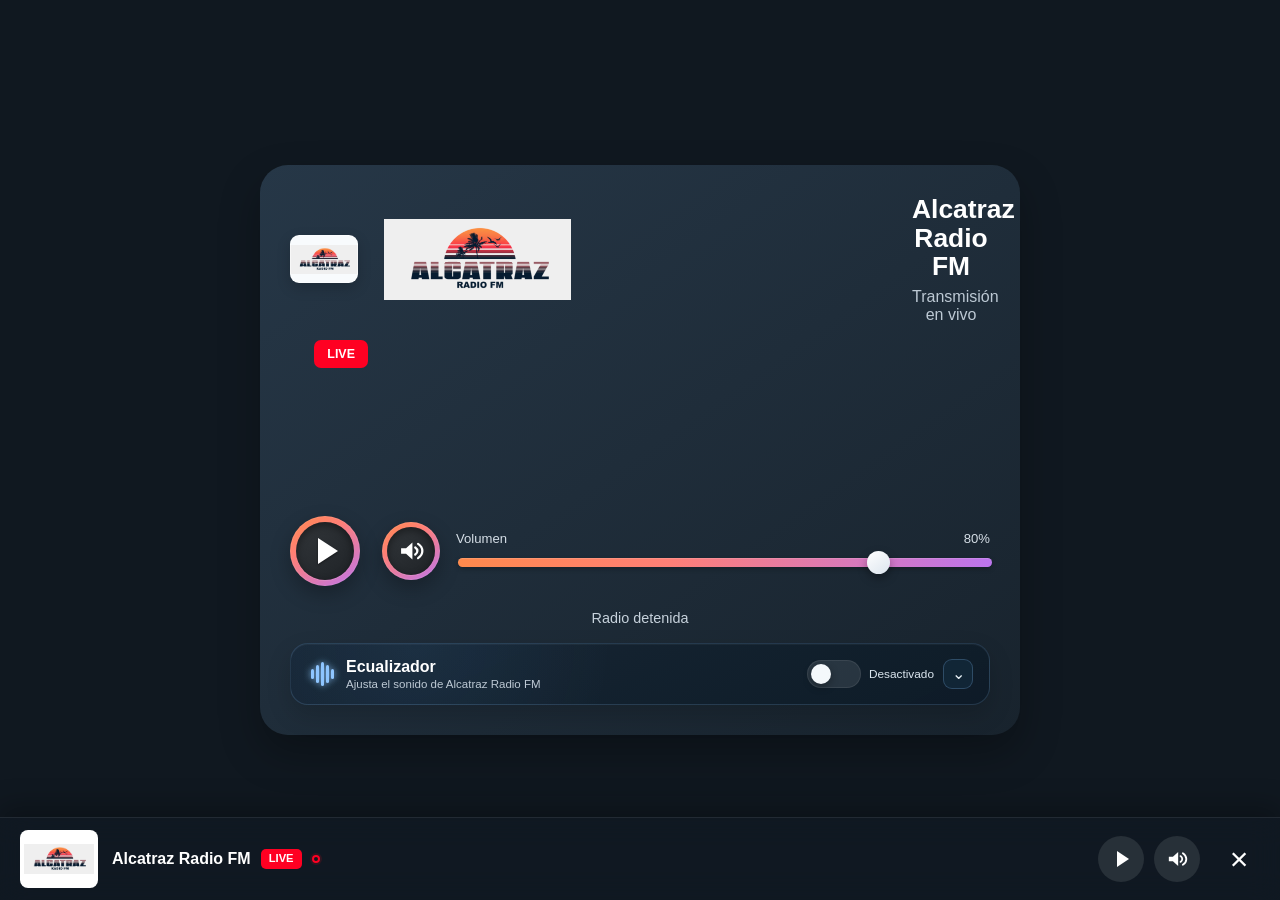
==== commit 4badedbc: "Conectar la interfaz a la configuración white-label" ====
--- a/index.html
+++ b/index.html
@@ -3,25 +3,26 @@
 <head>
   <meta charset="UTF-8">
   <meta name="viewport" content="width=device-width, initial-scale=1.0">
-  <title>Alcatraz Radio FM</title>
+  <title>Radio Player</title>
   <link rel="stylesheet" href="css/styles.css">
   <link rel="stylesheet" href="css/visualizer.css">
   <link rel="stylesheet" href="css/equalizer.css">
   <link rel="stylesheet" href="css/dock-player.css">
 </head>
 <body>
-  <main class="player" aria-label="Reproductor de Alcatraz Radio FM">
+  <main class="player" aria-label="Reproductor de radio">
     <header class="player__header">
+      <img class="player__logo" data-station-logo alt="">
       <div>
-        <h1>Alcatraz Radio FM</h1>
-        <p>Transmisión en vivo</p>
-      </div>
-      <span class="live-badge">LIVE</span>
+        <h1 id="stationName">Radio FM</h1>
+        <p id="stationTagline">Transmisión en vivo</p>
+      </div>
+      <span class="live-badge" data-station-live>LIVE</span>
     </header>
 
-    <audio id="radio" src="https://a8.my-control-panel.com:9360/radio.mp3" preload="none"></audio>
-
-    <section class="brand-static" aria-label="Identidad visual de Alcatraz Radio FM">
+    <audio id="radio" preload="none"></audio>
+
+    <section class="brand-static" aria-label="Identidad visual de la emisora">
       <svg viewBox="0 0 1200 190" preserveAspectRatio="xMidYMid meet" aria-hidden="true">
         <defs>
           <linearGradient id="brandStaticGradient" x1="80" y1="0" x2="1120" y2="0" gradientUnits="userSpaceOnUse">
@@ -51,6 +52,7 @@
 
         <g class="brand-spectrum" mask="url(#spectrumMask)">
           <text
+            id="brandSpectrumText"
             class="brand-spectrum__text"
             x="600"
             y="118"
@@ -58,7 +60,7 @@
             textLength="1040"
             lengthAdjust="spacingAndGlyphs"
             fill="url(#brandStaticGradient)"
-          >ALCATRAZ RADIO FM</text>
+          >RADIO FM</text>
         </g>
       </svg>
     </section>
@@ -99,7 +101,7 @@
           </div>
           <div>
             <h2 id="equalizerTitle">Ecualizador</h2>
-            <p class="equalizer-panel__subtitle">Ajusta el sonido de Alcatraz Radio FM</p>
+            <p id="equalizerSubtitle" class="equalizer-panel__subtitle">Ajusta el sonido de la emisora</p>
           </div>
         </div>
 
@@ -212,16 +214,12 @@
     </section>
   </main>
 
-  <footer id="radioDock" class="radio-dock" aria-label="Reproductor fijo de Alcatraz Radio FM">
+  <footer id="radioDock" class="radio-dock" aria-label="Reproductor fijo de radio">
     <div class="radio-dock__brand">
-      <img
-        class="radio-dock__logo"
-        src="assets/alcatraz-logo.png"
-        alt="Logo de Alcatraz Radio FM"
-      >
+      <img class="radio-dock__logo" data-station-logo alt="">
       <div class="radio-dock__identity">
-        <span class="radio-dock__name">Alcatraz Radio FM</span>
-        <span class="radio-dock__live">LIVE</span>
+        <span class="radio-dock__name" data-station-name>Radio FM</span>
+        <span class="radio-dock__live" data-station-live>LIVE</span>
         <span class="radio-dock__live-dot" aria-hidden="true"></span>
       </div>
     </div>
@@ -249,21 +247,19 @@
     id="radioDockLauncher"
     class="radio-dock-launcher"
     type="button"
-    aria-label="Mostrar reproductor de Alcatraz Radio FM"
+    aria-label="Mostrar reproductor de radio"
     aria-hidden="true"
   >
-    <img
-      src="assets/alcatraz-logo.png"
-      alt=""
-      aria-hidden="true"
-    >
+    <img data-station-logo alt="" aria-hidden="true">
     <span class="radio-dock-launcher__arrow" aria-hidden="true">▲</span>
   </button>
 
+  <script src="config/station-config.js"></script>
+  <script src="js/station-bootstrap.js"></script>
   <script src="js/audio-engine.js"></script>
   <script src="js/player.js"></script>
   <script src="js/visualizer.js"></script>
   <script src="js/equalizer.js"></script>
   <script src="js/dock-player.js"></script>
 </body>
-</html>
+</html>
--- a/css/styles.css
+++ b/css/styles.css
@@ -36,15 +36,35 @@
 }
 
 .player__header {
-  display: flex;
+  display: grid;
+  grid-template-columns: 78px minmax(0, 1fr) 78px;
   align-items: center;
-  justify-content: space-between;
-  gap: 20px;
+  gap: 16px;
+  min-height: 58px;
+}
+
+.player__header::before {
+  content: "";
+  width: 68px;
+  height: 48px;
+  justify-self: start;
+  border-radius: 9px;
+  background:
+    #f8fbfd url("../assets/alcatraz-logo.png") center / contain no-repeat;
+  box-shadow:
+    0 5px 14px rgba(0, 0, 0, 0.18),
+    inset 0 0 0 1px rgba(255, 255, 255, 0.55);
+}
+
+.player__header > div {
+  min-width: 0;
+  text-align: center;
 }
 
 .player__header h1 {
   margin: 0;
   font-size: 1.65rem;
+  line-height: 1.08;
 }
 
 .player__header p {
@@ -56,6 +76,7 @@
   display: inline-flex;
   align-items: center;
   justify-content: center;
+  justify-self: end;
   padding: 7px 13px;
   border-radius: 7px;
   background: var(--live);
@@ -299,6 +320,32 @@
     border-radius: 22px;
   }
 
+  .player__header {
+    grid-template-columns: 56px minmax(0, 1fr) 56px;
+    gap: 10px;
+    min-height: 48px;
+  }
+
+  .player__header::before {
+    width: 50px;
+    height: 36px;
+    border-radius: 7px;
+  }
+
+  .player__header h1 {
+    font-size: 1.18rem;
+  }
+
+  .player__header p {
+    margin-top: 4px;
+    font-size: 0.78rem;
+  }
+
+  .live-badge {
+    padding: 6px 9px;
+    font-size: 0.68rem;
+  }
+
   .controls {
     grid-template-columns: 1fr;
     justify-items: start;
--- a/css/equalizer.css
+++ b/css/equalizer.css
@@ -1,84 +1,97 @@
 .equalizer-panel {
-  margin-top: 24px;
-  padding: 22px;
+  margin-top: 16px;
+  padding: 14px 16px;
   border: 1px solid rgba(142, 197, 255, 0.16);
-  border-radius: 22px;
+  border-radius: 18px;
   background:
-    radial-gradient(circle at 18% 0%, rgba(88, 184, 255, 0.08), transparent 34%),
+    radial-gradient(circle at 18% 0%, rgba(88, 184, 255, 0.07), transparent 34%),
     linear-gradient(155deg, rgba(24, 39, 54, 0.96), rgba(14, 27, 39, 0.98));
   box-shadow:
     inset 0 1px 0 rgba(255, 255, 255, 0.04),
-    0 12px 28px rgba(0, 0, 0, 0.18);
+    0 10px 24px rgba(0, 0, 0, 0.16);
 }
 
 .equalizer-panel__header {
   display: flex;
   align-items: center;
   justify-content: space-between;
-  gap: 18px;
-  margin-bottom: 18px;
+  gap: 14px;
+  margin-bottom: 10px;
+}
+
+.equalizer-panel.is-collapsed .equalizer-panel__header {
+  margin-bottom: 0;
 }
 
 .equalizer-panel__title-wrap {
-  display: flex;
-  align-items: center;
-  gap: 12px;
+  min-width: 0;
+  display: flex;
+  align-items: center;
+  gap: 9px;
 }
 
 .equalizer-panel__icon {
-  width: 36px;
-  height: 36px;
+  width: 30px;
+  height: 30px;
+  flex: 0 0 auto;
   display: flex;
   align-items: center;
   justify-content: center;
-  gap: 3px;
+  gap: 2px;
   color: #8ec5ff;
 }
 
 .equalizer-panel__icon span {
-  width: 4px;
+  width: 3px;
   border-radius: 999px;
   background: currentColor;
-  box-shadow: 0 0 9px currentColor;
+  box-shadow: 0 0 7px currentColor;
 }
 
 .equalizer-panel__icon span:nth-child(1),
 .equalizer-panel__icon span:nth-child(5) {
-  height: 12px;
+  height: 10px;
 }
 
 .equalizer-panel__icon span:nth-child(2),
 .equalizer-panel__icon span:nth-child(4) {
-  height: 22px;
+  height: 18px;
 }
 
 .equalizer-panel__icon span:nth-child(3) {
-  height: 30px;
+  height: 24px;
 }
 
 .equalizer-panel h2 {
   margin: 0;
-  font-size: 1.15rem;
+  font-size: 1rem;
 }
 
 .equalizer-panel__subtitle {
-  margin: 4px 0 0;
+  margin: 2px 0 0;
   color: var(--text-secondary);
-  font-size: 0.82rem;
+  font-size: 0.72rem;
+}
+
+.equalizer-panel__actions {
+  display: flex;
+  align-items: center;
+  gap: 9px;
+  flex: 0 0 auto;
 }
 
 .eq-switch-wrap {
   display: flex;
   align-items: center;
-  gap: 10px;
+  gap: 8px;
   color: #dbe6ef;
-  font-size: 0.82rem;
+  font-size: 0.74rem;
 }
 
 .eq-switch {
   position: relative;
-  width: 62px;
-  height: 32px;
+  width: 54px;
+  height: 28px;
   border: 0;
   border-radius: 999px;
   padding: 0;
@@ -93,24 +106,49 @@
   position: absolute;
   top: 4px;
   left: 4px;
-  width: 24px;
-  height: 24px;
+  width: 20px;
+  height: 20px;
   border-radius: 50%;
   background: #f4f8fb;
-  box-shadow: 0 4px 10px rgba(0, 0, 0, 0.35);
+  box-shadow: 0 3px 8px rgba(0, 0, 0, 0.32);
   transition: transform 0.22s ease;
 }
 
 .eq-switch.is-enabled {
   background: linear-gradient(90deg, var(--accent-orange), var(--accent-pink), var(--accent-purple));
-  box-shadow: 0 0 18px rgba(188, 116, 238, 0.25);
+  box-shadow: 0 0 15px rgba(188, 116, 238, 0.22);
 }
 
 .eq-switch.is-enabled::after {
-  transform: translateX(30px);
+  transform: translateX(26px);
+}
+
+.eq-collapse {
+  width: 30px;
+  height: 30px;
+  border: 1px solid rgba(142, 197, 255, 0.24);
+  border-radius: 9px;
+  background: rgba(18, 40, 58, 0.86);
+  color: #eaf3f8;
+  cursor: pointer;
+  display: grid;
+  place-items: center;
+  font-size: 1rem;
+  line-height: 1;
+  transition: transform 0.16s ease, border-color 0.16s ease, background 0.16s ease;
+}
+
+.eq-collapse:hover {
+  border-color: rgba(255, 127, 119, 0.62);
+  background: rgba(28, 49, 68, 0.94);
+}
+
+.eq-collapse:active {
+  transform: scale(0.94);
 }
 
 .eq-switch:focus-visible,
+.eq-collapse:focus-visible,
 .eq-preset:focus-visible,
 .eq-master-gain:focus-visible,
 .eq-reset:focus-visible,
@@ -119,13 +157,31 @@
   outline-offset: 3px;
 }
 
+.equalizer-panel__content {
+  display: grid;
+  grid-template-rows: 1fr;
+  opacity: 1;
+  transition: grid-template-rows 0.24s ease, opacity 0.18s ease;
+}
+
+.equalizer-panel__content-inner {
+  min-height: 0;
+  overflow: hidden;
+}
+
+.equalizer-panel.is-collapsed .equalizer-panel__content {
+  grid-template-rows: 0fr;
+  opacity: 0;
+  pointer-events: none;
+}
+
 .eq-toolbar {
   display: grid;
   grid-template-columns: 1fr auto;
   align-items: center;
-  gap: 16px;
-  padding: 12px 14px;
-  border-radius: 14px;
+  gap: 10px;
+  padding: 9px 11px;
+  border-radius: 12px;
   background: rgba(7, 20, 32, 0.46);
   border: 1px solid rgba(142, 197, 255, 0.10);
 }
@@ -133,25 +189,25 @@
 .eq-presets {
   display: flex;
   align-items: center;
-  gap: 8px;
+  gap: 6px;
   flex-wrap: wrap;
 }
 
 .eq-toolbar__label {
   color: #cbd8e3;
-  font-size: 0.78rem;
+  font-size: 0.72rem;
   font-weight: 700;
 }
 
 .eq-preset {
-  min-width: 58px;
-  padding: 7px 12px;
+  min-width: 52px;
+  padding: 5px 10px;
   border: 1px solid rgba(142, 197, 255, 0.26);
   border-radius: 999px;
   background: rgba(22, 43, 62, 0.85);
   color: #eef5fa;
   cursor: pointer;
-  font-size: 0.76rem;
+  font-size: 0.70rem;
   transition: border-color 0.16s ease, transform 0.16s ease, box-shadow 0.16s ease;
 }
 
@@ -163,38 +219,39 @@
 .eq-preset.is-active {
   border-color: #ff7f77;
   background: linear-gradient(135deg, rgba(255, 127, 119, 0.24), rgba(188, 116, 238, 0.24));
-  box-shadow: 0 0 14px rgba(255, 127, 119, 0.20);
+  box-shadow: 0 0 12px rgba(255, 127, 119, 0.18);
 }
 
 .eq-master {
   display: flex;
   align-items: center;
-  gap: 9px;
-  padding-left: 14px;
+  gap: 8px;
+  padding-left: 11px;
   border-left: 1px solid rgba(255, 255, 255, 0.12);
 }
 
 .eq-master-gain {
-  min-width: 92px;
-  padding: 8px 12px;
+  min-width: 82px;
+  padding: 6px 9px;
   border: 1px solid rgba(142, 197, 255, 0.26);
-  border-radius: 10px;
+  border-radius: 9px;
   background: #13283a;
   color: #f5f8fb;
+  font-size: 0.72rem;
 }
 
 .eq-bands-wrap {
-  margin-top: 18px;
+  margin-top: 11px;
   overflow-x: auto;
-  padding-bottom: 6px;
+  padding-bottom: 2px;
   scrollbar-width: thin;
 }
 
 .eq-bands {
-  min-width: 650px;
+  min-width: 600px;
   display: grid;
-  grid-template-columns: repeat(10, minmax(54px, 1fr));
-  gap: 8px;
+  grid-template-columns: repeat(10, minmax(48px, 1fr));
+  gap: 5px;
   align-items: end;
 }
 
@@ -203,42 +260,42 @@
   display: flex;
   flex-direction: column;
   align-items: center;
-  gap: 7px;
+  gap: 4px;
 }
 
 .eq-band__slider-wrap {
   position: relative;
-  width: 42px;
-  height: 168px;
+  width: 36px;
+  height: 120px;
   display: grid;
   place-items: center;
-  border-radius: 12px;
+  border-radius: 10px;
   background:
     repeating-linear-gradient(
       to bottom,
-      transparent 0 15px,
-      rgba(142, 197, 255, 0.22) 15px 16px
+      transparent 0 11px,
+      rgba(142, 197, 255, 0.20) 11px 12px
     );
 }
 
 .eq-band__slider-wrap::before {
   content: "";
   position: absolute;
-  top: 8px;
-  bottom: 8px;
-  width: 8px;
+  top: 6px;
+  bottom: 6px;
+  width: 7px;
   border-radius: 999px;
   background: #09141e;
   box-shadow:
     inset 0 0 0 1px rgba(255, 255, 255, 0.05),
-    0 0 12px rgba(0, 0, 0, 0.30);
+    0 0 10px rgba(0, 0, 0, 0.28);
 }
 
 .eq-band__slider {
   position: relative;
   z-index: 2;
-  width: 28px;
-  height: 154px;
+  width: 26px;
+  height: 108px;
   margin: 0;
   writing-mode: vertical-lr;
   direction: rtl;
@@ -249,76 +306,77 @@
 }
 
 .eq-band__slider::-webkit-slider-runnable-track {
-  width: 8px;
+  width: 7px;
   border-radius: 999px;
   background: linear-gradient(to top, #ff6f61, #ff7f77 28%, #bc74ee 60%, #58b8ff 100%);
-  box-shadow: 0 0 10px rgba(188, 116, 238, 0.22);
+  box-shadow: 0 0 8px rgba(188, 116, 238, 0.20);
 }
 
 .eq-band__slider::-webkit-slider-thumb {
   -webkit-appearance: none;
   appearance: none;
-  width: 22px;
-  height: 22px;
-  margin-left: -7px;
+  width: 19px;
+  height: 19px;
+  margin-left: -6px;
   border: 3px solid #fff;
   border-radius: 50%;
   background: var(--accent-pink);
-  box-shadow: 0 0 12px rgba(255, 127, 119, 0.72);
+  box-shadow: 0 0 10px rgba(255, 127, 119, 0.66);
 }
 
 .eq-band__slider::-moz-range-track {
-  width: 8px;
+  width: 7px;
   border-radius: 999px;
   background: linear-gradient(to top, #ff6f61, #ff7f77 28%, #bc74ee 60%, #58b8ff 100%);
 }
 
 .eq-band__slider::-moz-range-thumb {
-  width: 18px;
-  height: 18px;
+  width: 15px;
+  height: 15px;
   border: 3px solid #fff;
   border-radius: 50%;
   background: var(--accent-pink);
-  box-shadow: 0 0 12px rgba(255, 127, 119, 0.72);
+  box-shadow: 0 0 10px rgba(255, 127, 119, 0.66);
 }
 
 .eq-band__value {
-  min-width: 48px;
-  padding: 4px 7px;
+  min-width: 43px;
+  padding: 3px 5px;
   text-align: center;
   border: 1px solid rgba(142, 197, 255, 0.22);
-  border-radius: 8px;
+  border-radius: 7px;
   background: rgba(8, 22, 34, 0.72);
   color: #f1f6fa;
-  font-size: 0.72rem;
+  font-size: 0.66rem;
 }
 
 .eq-band__frequency {
   color: #c8d5df;
-  font-size: 0.76rem;
+  font-size: 0.69rem;
 }
 
 .eq-footer {
-  margin-top: 16px;
+  margin-top: 9px;
   display: flex;
   align-items: center;
   justify-content: space-between;
-  gap: 14px;
+  gap: 10px;
 }
 
 .eq-reset {
-  padding: 8px 13px;
+  padding: 6px 10px;
   border: 1px solid rgba(142, 197, 255, 0.28);
-  border-radius: 10px;
+  border-radius: 9px;
   background: rgba(17, 39, 57, 0.86);
   color: #e9f2f8;
   cursor: pointer;
+  font-size: 0.72rem;
 }
 
 .eq-message {
   margin: 0;
   color: #9fb1bf;
-  font-size: 0.74rem;
+  font-size: 0.67rem;
   text-align: right;
 }
 
@@ -328,12 +386,12 @@
 
 @media (max-width: 700px) {
   .equalizer-panel {
-    padding: 18px;
+    padding: 12px 13px;
   }
 
   .equalizer-panel__header,
   .eq-footer {
-    align-items: flex-start;
+    align-items: center;
   }
 
   .eq-toolbar {
@@ -342,19 +400,36 @@
 
   .eq-master {
     padding-left: 0;
-    padding-top: 10px;
+    padding-top: 7px;
     border-left: 0;
     border-top: 1px solid rgba(255, 255, 255, 0.10);
   }
 }
 
 @media (max-width: 520px) {
-  .equalizer-panel__header {
-    flex-direction: column;
+  .equalizer-panel__subtitle {
+    display: none;
+  }
+
+  .equalizer-panel__actions {
+    gap: 6px;
+  }
+
+  .eq-switch-wrap {
+    gap: 6px;
+  }
+
+  #eqToggleLabel {
+    display: none;
+  }
+
+  .eq-bands {
+    min-width: 560px;
   }
 
   .eq-footer {
     flex-direction: column;
+    align-items: stretch;
   }
 
   .eq-message {
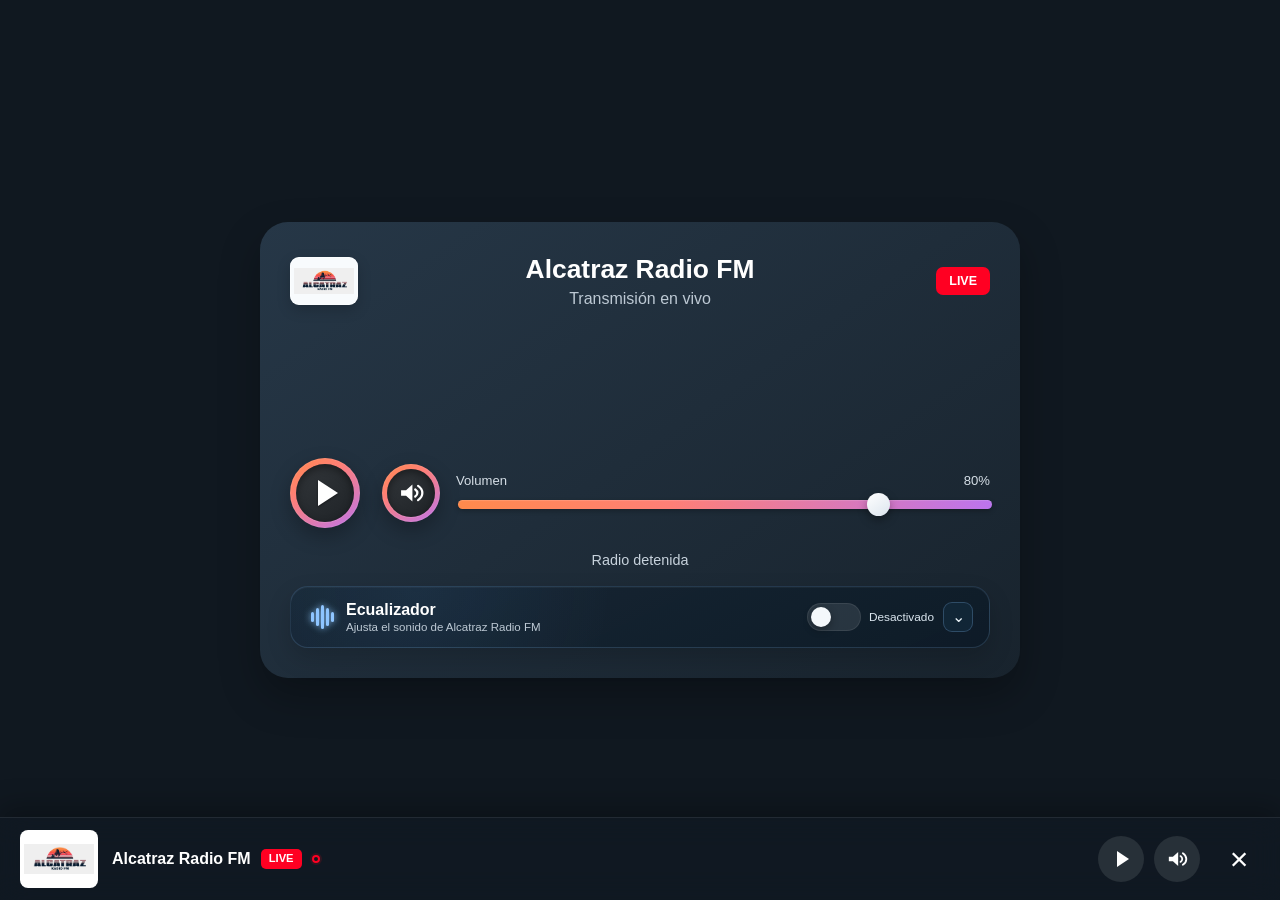
==== commit 81658e26: "Conectar nueva arquitectura modular en la página" ====
--- a/index.html
+++ b/index.html
@@ -257,9 +257,11 @@
   <script src="config/station-config.js"></script>
   <script src="js/station-bootstrap.js"></script>
   <script src="js/audio-engine.js"></script>
-  <script src="js/player.js"></script>
+  <script src="js/player-ui.js"></script>
   <script src="js/visualizer.js"></script>
   <script src="js/equalizer.js"></script>
   <script src="js/dock-player.js"></script>
+  <script src="js/media-session.js"></script>
+  <script src="js/app.js"></script>
 </body>
 </html>
--- a/css/styles.css
+++ b/css/styles.css
@@ -43,14 +43,14 @@
   min-height: 58px;
 }
 
-.player__header::before {
-  content: "";
+.player__logo {
   width: 68px;
   height: 48px;
   justify-self: start;
+  object-fit: contain;
+  padding: 4px;
   border-radius: 9px;
-  background:
-    #f8fbfd url("../assets/alcatraz-logo.png") center / contain no-repeat;
+  background: #f8fbfd;
   box-shadow:
     0 5px 14px rgba(0, 0, 0, 0.18),
     inset 0 0 0 1px rgba(255, 255, 255, 0.55);
@@ -326,9 +326,10 @@
     min-height: 48px;
   }
 
-  .player__header::before {
+  .player__logo {
     width: 50px;
     height: 36px;
+    padding: 3px;
     border-radius: 7px;
   }
 
